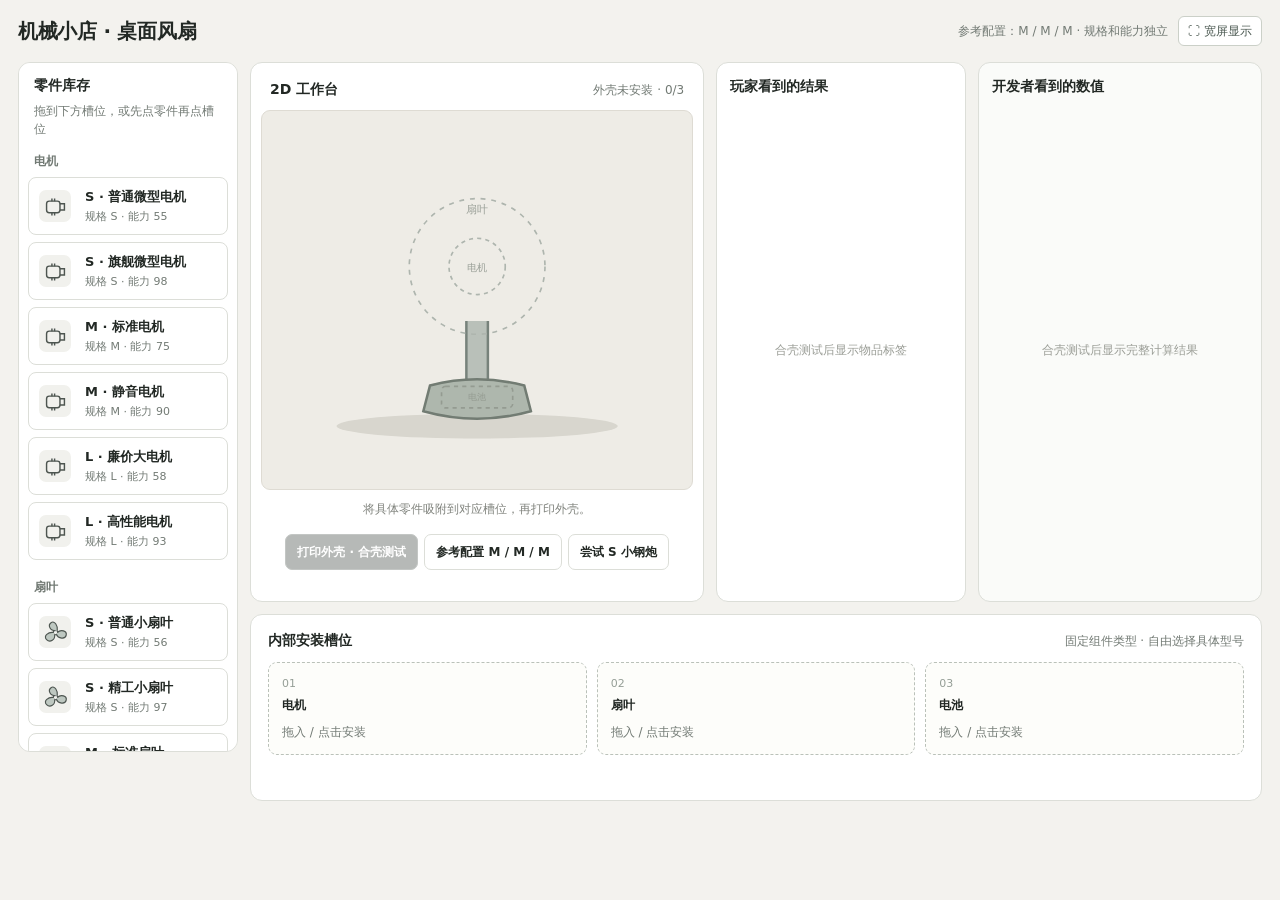
==== mechanic-shop-demo/index.html @ 50da9759 "Add standalone mechanical shop fan assembly demo" ====
<!doctype html>
<html lang="zh-CN">
<head>
  <meta charset="utf-8" />
  <meta name="viewport" content="width=device-width, initial-scale=1" />
  <title>机械小店 · 桌面风扇装配原型</title>
  <style>
    :root {
      --bg: #f3f2ee;
      --panel: #fff;
      --ink: #222824;
      --muted: #727a74;
      --border: #dcded8;
      --soft: #ebeae4;
      --green: #24734d;
      --green-bg: #e4f3e9;
      --bad: #994b48;
      --bad-bg: #faeeed;
    }
    * { box-sizing: border-box; }
    body { margin: 0; background: var(--bg); color: var(--ink); font: 14px/1.5 system-ui,-apple-system,"Segoe UI",Arial,"PingFang SC","Microsoft YaHei",sans-serif; }
    button { font: inherit; cursor: pointer; }
    .app { max-width: 1640px; margin: 0 auto; padding: 22px 24px 28px; }
    .top { display: flex; align-items: baseline; justify-content: space-between; gap: 12px; margin: 0 0 16px; }
    .top h1 { margin:0; font-size: 20px; font-weight: 650; letter-spacing: -.3px; }
    .top small { color: var(--muted); font-size: 12px; }
    .layout { display: grid; grid-template-columns: 258px minmax(0,1fr); align-items: stretch; gap: 14px; }
    .panel { background:var(--panel); border:1px solid var(--border); border-radius: 12px; }
    .parts { min-height: 734px; padding: 16px 12px; overflow: auto; }
    .panel-title { padding: 0 6px; margin: 0 0 12px; font-size: 14px; font-weight: 650; }
    .subtle { color:var(--muted); font-size: 12px; }
    .parts .hint { padding: 0 6px; margin: -6px 0 14px; }
    .group { margin-bottom: 18px; }
    .group-name { color:var(--muted); font-size:12px; font-weight:650; padding: 0 6px 7px; }
    .part-list { display:grid; gap: 7px; }
    .part { width:100%; text-align:left; display:grid; grid-template-columns: 36px minmax(0,1fr); gap: 10px; align-items:center; border:1px solid var(--border); border-radius: 8px; padding:9px 10px; background:#fff; color:var(--ink); user-select:none; }
    .part:hover { border-color:#a9afa8; background:#fbfcfa; }
    .part.selected { outline: 2px solid #5a655e; outline-offset:-2px; }
    .part:focus-visible,.slot:focus-visible,.btn:focus-visible { outline:2px solid #2e6ea1; outline-offset:2px; }
    .part-icon { width: 32px; height:32px; display:grid; place-items:center; background:#f1f1ed; border-radius:7px; }
    .part-icon svg { width:25px; height:25px; }
    .part-name { font-size:13px; font-weight:600; white-space:nowrap; overflow:hidden; text-overflow:ellipsis; }
    .part-meta { font-size:11px; color:var(--muted); margin-top:2px; }
    .main { min-width:0; display:flex; flex-direction: column; gap:14px; }
    .upper { display:grid; grid-template-columns: minmax(350px,1.65fr) minmax(220px,.92fr) minmax(220px,1fr); gap:14px; min-height: 558px; }
    .desk-wrap { min-width:0; display:flex; flex-direction:column; }
    .desk-head { padding: 16px 19px 0; display:flex; align-items:center; justify-content:space-between; gap:10px; }
    .desk-head h2 { margin:0; font-size: 14px; font-weight:650; }
    .desk-head .state { font-size:12px; color:var(--muted); }
    .desk { position:relative; margin: 13px; border:1px solid #dedbd3; border-radius:9px; min-height:414px; display:grid; place-items:center; overflow:hidden; background:#eeece6; }
    .desk svg { width:min(100%,610px); max-height:414px; display:block; }
    .desk-hint { font-size:12px; text-align:center; color:#81847e; padding:0 20px 8px; }
    .desk-actions { display:flex; flex-wrap:wrap; justify-content:center; gap:10px; padding: 8px 15px 17px; }
    .btn { padding:10px 18px; border:1px solid #555f58; border-radius:7px; background:#323a34; color:white; font-weight:600; }
    .btn:hover { background:#222b25; }
    .btn:disabled { opacity:.35; cursor:not-allowed; }
    .btn.secondary { background:#fff; color:var(--ink); border-color:var(--border); }
    .btn.secondary:hover { background:#f6f7f4; }
    .results { padding: 17px; display:flex; flex-direction:column; min-width:0; }
    .results h2 { margin:0 0 20px; font-size:14px; font-weight:650; }
    .developer { background:#fafbf9; }
    .developer .metrics { gap:7px; }
    .developer .metric { padding:8px 10px; font-size:12px; }
    .dev-divider { font-size:11px; color:var(--muted); margin:8px 0 2px; }
    .ref-note { margin-top:15px; font-size:11px; color:var(--muted); line-height:1.6; }
    .result-empty { flex:1; display:grid; place-items:center; color:#9a9d96; font-size:12px; text-align:center; padding:0 18px; }
    .result-body { display:none; }
    .results.ready .result-empty { display:none; }
    .results.ready .result-body { display:block; }
    .tag-title { color:var(--muted); font-size:12px; margin-bottom:9px; }
    .tag-area { display:flex; flex-wrap:wrap; gap:7px; min-height:30px; }
    .tag { border-radius:6px; border:1px solid var(--border); padding:7px 10px; font-size:12px; font-weight:600; white-space:nowrap; }
    .tag.good { background:var(--green-bg); color:var(--green); border-color:#b9dac6; }
    .tag.bad { background:var(--bad-bg); color:var(--bad); border-color:#e7d4d1; }
    .tag.neutral { background:#fff; color:var(--ink); font-weight:500; }
    .no-tags { color: #939890; font-size:12px; padding-top:6px; }
    .result-divider { margin: 21px 0; border:none; border-top:1px solid #ebede8; }
    .metrics { display:flex; flex-direction:column; gap:9px; }
    .metric { padding:10px 12px; border:1px solid var(--border); background:#fff; border-radius:7px; display:flex; align-items:center; justify-content:space-between; gap:12px; font-size:13px; }
    .metric b { font-weight:650; font-variant-numeric: tabular-nums; }
    .dock { padding:15px 17px 17px; }
    .dock-head { display:flex; justify-content:space-between; align-items:baseline; gap:10px; margin-bottom:11px; }
    .dock-head h2 { margin:0; font-size:14px; font-weight:650; }
    .slots { display:grid; grid-template-columns:repeat(3,minmax(0,1fr)); gap:10px; }
    .slot { position:relative; min-height:111px; border:1.5px dashed #bac1b9; background:#fdfdfa; border-radius:9px; padding:13px; color:var(--ink); cursor:pointer; text-align:left; }
    .slot:hover,.slot.drag-over { border-color:#4b6253; background:#f0f3ef; }
    .slot.filled { border-style:solid; border-color:#c8cfca; background:#fff; }
    .slot.filled.drag-over { border-style:dashed; }
    .slot-num { color:#959e96; font-size:11px; font-variant-numeric:tabular-nums; }
    .slot-label { font-size:12px; font-weight:650; margin-top:3px; }
    .slot-value { color:var(--muted); font-size:12px; margin-top:9px; overflow:hidden; text-overflow:ellipsis; white-space:nowrap; padding-right:15px; }
    .slot-value.occupied { color:var(--ink); font-weight:600; }
    .remove { position:absolute; right:10px; bottom:11px; width:21px; height:21px; display:grid; place-items:center; border:0; border-radius:5px; background:#f1f2ef; font-size:16px; line-height:1; color:#707a72; }
    .remove:hover { background:#e2e5de; color:var(--ink); }
    .message { color:#a05249; font-size:12px; min-height:18px; margin-top:10px; }
    .muted-placeholder { color:#969b94; }
    #rotor { transform-origin: 260px 154px; transform-box: view-box; }
    .spinning #rotor { animation: fan-spin 1.3s linear infinite; }
    @keyframes fan-spin { to { transform:rotate(360deg); } }
    @media (max-width:1190px) {
      .upper { grid-template-columns:minmax(0,1fr) 260px; }
      .developer { grid-column:1 / -1; }
      .developer .metrics { display:grid; grid-template-columns:repeat(3,minmax(0,1fr)); }
      .layout { grid-template-columns:238px minmax(0,1fr); }
      .parts { padding:14px 9px; }
      .results { padding:14px; }
    }
    @media (max-width:850px) {
      .app { padding:13px; }
      .layout { grid-template-columns:1fr; }
      .parts { min-height:0; }
      .part-list { grid-template-columns:repeat(2,minmax(0,1fr)); }
      .upper { grid-template-columns:1fr; }
      .developer { grid-column:auto; }
      .developer .metrics { grid-template-columns:repeat(2,minmax(0,1fr)); }
      .results { min-height:200px; }
      .desk { min-height:300px; }
    }
    @media (max-width:480px) {
      .part-list { grid-template-columns:1fr; }
      .slots { grid-template-columns:1fr; }
      .slot { min-height:77px; }
      .developer .metrics { grid-template-columns:1fr; }
      .top { align-items:flex-start; flex-direction:column; gap:0; }
    }
    @media (prefers-reduced-motion: reduce) { .spinning #rotor { animation-duration:3.2s; } }
  </style>

  <style id="wide-layout-overrides">
    /* ChatGPT's Page viewer may be narrow. Keep the game arranged as a landscape desktop webpage. */
    html, body { width:100%; max-width:100%; margin:0; }
    body { overflow-x:hidden; }
    .horizontal-viewport { width:100%; max-width:100%; overflow-x:auto; overscroll-behavior-inline:contain; }
    .horizontal-viewport .app { min-width:1280px; max-width:none; width:100%; padding:16px 18px 20px; }
    .horizontal-viewport .layout { display:grid; grid-template-columns:220px minmax(0,1fr); gap:12px; align-items:start; }
    .horizontal-viewport .parts { min-height:620px; padding:12px 9px; max-height:690px; overflow-y:auto; }
    .horizontal-viewport .main { gap:12px; }
    .horizontal-viewport .upper { display:grid; grid-template-columns:minmax(380px,1.6fr) minmax(210px,.88fr) minmax(230px,1fr); gap:12px; min-height:540px; }
    .horizontal-viewport .developer { grid-column:auto; }
    .horizontal-viewport .developer .metrics { display:flex; flex-direction:column; gap:6px; }
    .horizontal-viewport .developer .metric { padding:8px 9px; font-size:11px; }
    .horizontal-viewport .results { min-height:0; padding:13px; }
    .horizontal-viewport .results h2 { margin-bottom:15px; }
    .horizontal-viewport .desk { min-height:380px; margin:10px; }
    .horizontal-viewport .desk svg { max-height:380px; }
    .horizontal-viewport .desk-actions { padding:8px 8px 12px; gap:6px; }
    .horizontal-viewport .btn { padding:8px 11px; font-size:12px; }
    .horizontal-viewport .part-list { display:grid; grid-template-columns:1fr; }
    .horizontal-viewport .slots { display:grid; grid-template-columns:repeat(3,minmax(0,1fr)); }
    .horizontal-viewport .slot { min-height:88px; }
    .horizontal-viewport .top { display:flex; flex-direction:row; align-items:center; gap:12px; }
    .wide-action { font:inherit; font-size:12px; padding:5px 9px; border:1px solid #cbd0c8; background:#fff; border-radius:6px; color:#49574f; cursor:pointer; }
    .wide-action:hover { background:#f2f5f1; }
    .horizontal-viewport:fullscreen { background:#f3f2ee; overflow:auto; }
    .horizontal-viewport:fullscreen .app { min-width:1280px; }
    @media(max-width: 1279px) {
      .horizontal-viewport { scrollbar-width:thin; }
    }
  </style>
</head>
<body>
<div class="horizontal-viewport" id="wideViewport">
<div class="app">
  <header class="top">
    <h1>机械小店 · 桌面风扇</h1>
    <div style="display:flex;gap:10px;align-items:center"><small>参考配置：M / M / M · 规格和能力独立</small><button type="button" class="wide-action" id="wideButton">⛶ 宽屏显示</button></div>
  </header>
  <div class="layout">
    <aside class="panel parts">
      <h2 class="panel-title">零件库存</h2>
      <div class="subtle hint">拖到下方槽位，或先点零件再点槽位</div>
      <div id="parts"></div>
    </aside>

    <main class="main">
      <div class="upper">
        <section class="panel desk-wrap">
          <div class="desk-head">
            <h2>2D 工作台</h2>
            <span id="assemblyState" class="state">外壳未安装</span>
          </div>
          <div class="desk" id="desk"></div>
          <div class="desk-hint" id="deskHint">装入电机、扇叶、电池，然后打印外壳。</div>
          <div class="desk-actions">
            <button type="button" class="btn" id="sealButton" disabled>打印外壳 · 合壳测试</button>
            <button type="button" class="btn secondary" id="sampleButton">参考配置 M / M / M</button>
            <button type="button" class="btn secondary" id="compactButton">尝试 S 小钢炮</button>
          </div>
        </section>

        <section class="panel results" id="results">
          <h2>玩家看到的结果</h2>
          <div class="result-empty">合壳测试后显示物品标签</div>
          <div class="result-body">
            <div class="tag-title">优秀特性 · 绿色</div>
            <div class="tag-area" id="goodTags"></div>
            <hr class="result-divider" />
            <div class="tag-title">通用属性 · 白色</div>
            <div class="tag-area" id="neutralTags"></div>
            <hr class="result-divider" />
            <div class="tag-title">设备特有问题</div>
            <div class="tag-area" id="badTags"></div>
          </div>
        </section>

        <section class="panel results developer" id="devPanel">
          <h2>开发者看到的数值</h2>
          <div class="result-empty">合壳测试后显示完整计算结果</div>
          <div class="result-body">
            <div class="metrics">
              <div class="metric"><span>最终性能</span><b id="performanceValue">—</b></div>
              <div class="metric"><span>基础能力均值</span><b id="qualityMeanValue">—</b></div>
              <div class="metric"><span>尺寸匹配倍率</span><b id="fitValue">—</b></div>
              <div class="metric"><span>供电倍率</span><b id="supplyValue">—</b></div>
              <div class="metric"><span>综合倍率</span><b id="multiplierValue">—</b></div>
              <div class="metric"><span>电机 / 扇叶尺寸比</span><b id="ratioValue">—</b></div>
              <div class="dev-divider">电力与寿命</div>
              <div class="metric"><span>耗电量</span><b id="powerValue">—</b></div>
              <div class="metric"><span>电源输出 / 需求</span><b id="powerMarginValue">—</b></div>
              <div class="metric"><span>预计寿命</span><b id="lifeValue">—</b></div>
              <div class="dev-divider">设备专属隐藏因子</div>
              <div class="metric"><span>送风指数</span><b id="airflowValue">—</b></div>
              <div class="metric"><span>噪声因子</span><b id="noiseValue">—</b></div>
              <div class="metric"><span>振动因子</span><b id="wobbleValue">—</b></div>
            </div>
            <div class="ref-note">参考图纸：M 电机 + M 扇叶 + M 电池。尺寸只影响搭配；零件本身的能力分独立于 S / M / L。</div>
          </div>
        </section>
      </div>

      <section class="panel dock">
        <div class="dock-head">
          <h2>内部安装槽位</h2>
          <span class="subtle">固定组件类型 · 自由选择具体型号</span>
        </div>
        <div class="slots" id="slots"></div>
        <div id="message" class="message" aria-live="polite"></div>
      </section>
    </main>
  </div>
</div>
</div>
<script>
(() => {
  "use strict";
  // 所有性能计算都在本地完成；公式只用于游戏规则，不是机械物理模拟。
  // 三个插槽固定：电机 + 扇叶 + 电池。每个组件可以挑选不同型号。
  // 规格(size)和能力(q)彼此独立：S 也可以有最高性能，L 也可能是低性能。
  // 参数均为本游戏平衡示意，不是现实电机/电池工程数据。
  const catalog = {
    motor: [
      {id:"motor_s", name:"S · 普通微型电机", size:"S", q:55, watts:10.5, durability:72, noise:0.20},
      {id:"motor_s_pro", name:"S · 旗舰微型电机", size:"S", q:98, watts:17, durability:95, noise:0.10},
      {id:"motor_m", name:"M · 标准电机", size:"M", q:75, watts:16, durability:86, noise:0.15},
      {id:"motor_m_quiet", name:"M · 静音电机", size:"M", q:90, watts:12, durability:96, noise:0.05},
      {id:"motor_l_cheap", name:"L · 廉价大电机", size:"L", q:58, watts:23, durability:67, noise:0.33},
      {id:"motor_l", name:"L · 高性能电机", size:"L", q:93, watts:28, durability:89, noise:0.20}
    ],
    blade: [
      {id:"blade_s", name:"S · 普通小扇叶", size:"S", q:56, load:0.75, airflow:1.05, balance:0.90, noise:0.08, durability:76},
      {id:"blade_s_pro", name:"S · 精工小扇叶", size:"S", q:97, load:0.82, airflow:2.08, balance:0.99, noise:0.04, durability:96},
      {id:"blade_m", name:"M · 标准扇叶", size:"M", q:76, load:1.0, airflow:1.70, balance:0.92, noise:0.14, durability:85},
      {id:"blade_light", name:"M · 轻量扇叶", size:"M", q:92, load:0.88, airflow:1.84, balance:0.99, noise:0.05, durability:96},
      {id:"blade_l_cheap", name:"L · 廉价大扇叶", size:"L", q:59, load:1.28, airflow:1.58, balance:0.75, noise:0.30, durability:70},
      {id:"blade_l", name:"L · 高风量扇叶", size:"L", q:91, load:1.45, airflow:3.00, balance:0.87, noise:0.25, durability:85}
    ],
    battery: [
      {id:"battery_s", name:"S · 普通小电池", size:"S", q:58, output:13, capacity:42, loss:1.11, durability:76},
      {id:"battery_s_pro", name:"S · 高能微型电池", size:"S", q:97, output:38, capacity:116, loss:1.00, durability:96},
      {id:"battery_m", name:"M · 标准电池", size:"M", q:77, output:28, capacity:95, loss:1.04, durability:87},
      {id:"battery_h", name:"M · 长续航电池", size:"M", q:93, output:40, capacity:160, loss:0.98, durability:95},
      {id:"battery_l_cheap", name:"L · 旧式大电池", size:"L", q:60, output:28, capacity:210, loss:1.16, durability:70},
      {id:"battery_l", name:"L · 大容量电池", size:"L", q:90, output:55, capacity:240, loss:1.02, durability:92}
    ]
  };
  const sizeScale = {S:0.72,M:1,L:1.38};
  const reference = {motor:"M",blade:"M",battery:"M"};
  const slotTypes = ["motor", "blade", "battery"];
  const titles = {motor:"电机", blade:"扇叶", battery:"电池"};
  let slots = {motor:null, blade:null, battery:null};
  let selected = null;
  let sealed = false;
  let messageTimeout;

  const getItem = (type,id) => catalog[type].find(item=>item.id===id) || null;
  const current = type => getItem(type, slots[type]);
  const clamp = (v,lo,hi) => Math.max(lo,Math.min(hi,v));
  const fmt = n => new Intl.NumberFormat("zh-CN").format(n);
  const esc = value => String(value).replace(/[&<>"']/g, c=>({"&":"&amp;","<":"&lt;",">":"&gt;","\"":"&quot;","'":"&#39;"}[c]));

  function partIcon(type) {
    if (type === "motor") return `<svg viewBox="0 0 28 28" fill="none" stroke="#4d5550" stroke-width="1.6"><rect x="4" y="8" width="15" height="13" rx="3"/><path d="M19 11h5v7h-5M10 8V5M13 8V5M10 21v3M13 21v3"/></svg>`;
    if (type === "blade") return `<svg viewBox="0 0 28 28" fill="none" stroke="#4d5550" stroke-width="1.3"><circle cx="14" cy="14" r="2.5"/><path fill="#bec8c1" d="M14 12C8 12 5 6 9 3c4-3 8 4 7 9M16 14c4-4 11-2 10 3-1 5-9 4-11-1M13 16c1 6-5 10-9 6-4-4 2-9 8-8"/></svg>`;
    return `<svg viewBox="0 0 28 28" fill="none" stroke="#4d5550" stroke-width="1.6"><rect x="5" y="8" width="18" height="14" rx="2"/><path d="M10 8V5h8v3M9 15h5m-2.5-2.5v5M18 15h4"/></svg>`;
  }

  function renderParts() {
    const parent = document.getElementById("parts");
    parent.innerHTML = slotTypes.map(type => `<section class="group"><div class="group-name">${titles[type]}</div><div class="part-list">${catalog[type].map(p =>
      `<button type="button" class="part ${selected===p.id?'selected':''}" draggable="${!sealed}" data-id="${p.id}" data-type="${type}" aria-pressed="${selected===p.id}">
        <span class="part-icon">${partIcon(type)}</span><span><div class="part-name">${esc(p.name)}</div><div class="part-meta">规格 ${p.size} · 能力 ${p.q}</div></span>
      </button>`).join("")}</div></section>`).join("");
    parent.querySelectorAll(".part").forEach(btn => {
      btn.addEventListener("click", () => {
        if (sealed) { showMessage("先打开外壳再更换零件。"); return; }
        selected = selected === btn.dataset.id ? null : btn.dataset.id;
        renderParts();
        if (selected) showMessage(`已选择 ${getItem(btn.dataset.type, selected).name}，点击下方${titles[btn.dataset.type]}槽位安装。`, false);
      });
      btn.addEventListener("dragstart", e => {
        if (sealed) { e.preventDefault(); return; }
        e.dataTransfer.setData("text/plain", JSON.stringify({type:btn.dataset.type,id:btn.dataset.id}));
        e.dataTransfer.effectAllowed="copy";
      });
    });
  }

  function showMessage(msg,clear=true) {
    const m=document.getElementById("message");
    m.textContent=msg;
    m.style.color=msg.includes("不匹配")||msg.includes("先打开")?"#a05249":"#727a74";
    if (messageTimeout) clearTimeout(messageTimeout);
    if (clear) messageTimeout=setTimeout(()=>m.textContent="",2600);
  }

  function install(type,id) {
    if (sealed) { showMessage("先打开外壳再更换零件。"); return; }
    const found = getItem(type,id);
    if (!found) return;
    slots[type] = id;
    selected = null;
    renderAll();
    showMessage(`${found.name} 已吸附到${titles[type]}槽位。`);
  }

  function renderSlots() {
    const root = document.getElementById("slots");
    root.innerHTML = slotTypes.map((type,i)=>{
      const p=current(type);
      return `<div class="slot ${p?'filled':''}" data-type="${type}" role="button" tabindex="${sealed?'-1':'0'}" aria-label="${titles[type]}安装槽位${p?'，已装入'+p.name:'，空'}">
        <div class="slot-num">0${i+1}</div><div class="slot-label">${titles[type]}</div>
        <div class="slot-value ${p?'occupied':''}">${p?esc(p.name):'拖入 / 点击安装'}</div>
        ${p&&!sealed?`<button type="button" class="remove" data-type="${type}" title="移除${titles[type]}" aria-label="移除${titles[type]}">×</button>`:''}
      </div>`;
    }).join("");
    root.querySelectorAll(".slot").forEach(el=>{
      const type=el.dataset.type;
      el.addEventListener("click",e=>{
        if (e.target.closest(".remove")) return;
        if (sealed) return;
        if (selected) {
          const entry=slotTypes.map(t=>({type:t,p:getItem(t,selected)})).find(x=>x.p);
          if (entry && entry.type===type) install(type,selected);
          else showMessage(`组件类型不匹配：这里需要${titles[type]}。`);
        } else showMessage(`从左侧选一个${titles[type]}，然后点这里。`, false);
      });
      el.addEventListener("keydown",e=>{if(e.key==='Enter'||e.key===' '){e.preventDefault();el.click();}});
      el.addEventListener("dragover",e=>{if(sealed)return;e.preventDefault();e.dataTransfer.dropEffect='copy';el.classList.add("drag-over");});
      el.addEventListener("dragleave",()=>el.classList.remove("drag-over"));
      el.addEventListener("drop",e=>{
        e.preventDefault();el.classList.remove("drag-over");
        if(sealed) return;
        try { const data=JSON.parse(e.dataTransfer.getData("text/plain"));
          if(data.type!==type) showMessage(`组件类型不匹配：这里需要${titles[type]}。`);
          else install(type,data.id);
        } catch(err) { showMessage("请从左侧零件库存中拖入组件。"); }
      });
    });
    root.querySelectorAll(".remove").forEach(btn=>btn.addEventListener("click",e=>{
      e.stopPropagation();if(sealed)return;
      slots[btn.dataset.type]=null;
      renderAll();
    }));
  }

  // 游戏平衡规则 v2：同一规格可以有不同能力，同一能力可以分布在不同规格。
  // 1. 基础性能 = 三个组件的能力分 q 的算术平均，与 size 完全无关。
  // 2. 图纸 M/M/M 的参考比例为 1.00；电机与扇叶的尺寸比例影响拟合倍率。
  //    S/S/S 与 L/L/L 也能保持尺寸比例合理，大小本身不自动构成惩罚。
  // 3. 电池输出不足时附加乘法惩罚；电池容量并不直接提高基础性能。
  // 4. 耗电由电机的独立 watts 与扇叶的独立 load、规格偏差决定。
  // 5. 寿命由部件耐久和规格不匹配/供电不足共同决定。
  // 6. 风扇特有标签由送风、噪声和振动因子计算；所有最终数值仅在开发者面板展示。
  function simulate(m,b,bat) {
    const qualityMean=(m.q+b.q+bat.q)/3;
    const actualRatio=sizeScale[m.size]/sizeScale[b.size];
    const referenceRatio=sizeScale[reference.motor]/sizeScale[reference.blade]; // M/M = 1
    const deviation=Math.abs(Math.log(actualRatio/referenceRatio));
    const sizeFit=clamp(Math.exp(-1.05*deviation*deviation),0.53,1);
    const neededPower=2.4 + m.watts*(0.72+0.28*b.load);
    const supplyRatio=bat.output/(neededPower*1.15);
    const supplyFit=clamp(Math.pow(supplyRatio,0.58),0.62,1);
    const multiplier=sizeFit*supplyFit;
    const performance=Math.round(qualityMean*multiplier);
    const power=neededPower*(1+0.18*deviation*deviation)*bat.loss;
    const overload=Math.max(0,(sizeScale[b.size]/sizeScale[m.size])-1);
    const shortage=Math.max(0,1-supplyRatio);
    const avgDurability=(m.durability+b.durability+bat.durability)/3;
    const lifetime=Math.max(250,Math.round(((650+18*avgDurability)*Math.exp(-1.35*deviation*deviation-1.45*shortage*shortage-0.30*overload*overload))/10)*10);
    const airflow=b.airflow*Math.pow(sizeFit,0.6)*supplyFit;
    const noise=m.noise+b.noise+0.22*deviation+0.10*overload;
    const wobble=(1-b.balance)*1.35+0.50*deviation+0.08*overload;

    const good=[];
    if(airflow>=2.4 && performance>=65) good.push("强劲送风");
    if(noise<0.22 && performance>=65 && supplyFit>=0.95) good.push("安静送风");
    if(wobble<0.13 && performance>=70) good.push("运转平稳");

    const bad=[];
    if(wobble>=0.31) bad.push({name:"扇叶抖动",severity:wobble});
    if(noise>=0.54) bad.push({name:"风噪偏大",severity:noise-0.18});
    if(overload>=0.25) bad.push({name:"转动吃力",severity:overload+0.20});
    if(supplyRatio<0.86) bad.push({name:"转速不稳",severity:0.86-supplyRatio+0.33});
    bad.sort((a,b)=>b.severity-a.severity);

    return {performance,power,lifetime,good:good.slice(0,2),bad:bad.slice(0,2).map(x=>x.name),
      multiplier,qualityMean,sizeFit,supplyFit,actualRatio,referenceRatio,supplyRatio,airflow,noise,wobble};
  }

  // 玩家只看定性等级；阈值在此统一定义，恰好 30 / 60 / 85 属于后一档。
  function performanceTag(v) {
    if (v<30) return "性能不足";
    if (v<60) return "普通性能";
    if (v<85) return "性能良好";
    return "高性能";
  }
  function powerTag(watts) {
    if (watts<13) return "低耗电";
    if (watts<22) return "正常耗电";
    if (watts<32) return "耗电偏高";
    return "高耗电";
  }
  function lifetimeTag(hours) {
    if (hours<1200) return "寿命偏短";
    if (hours<1850) return "普通寿命";
    if (hours<2300) return "寿命较长";
    return "经久耐用";
  }

  function renderResults() {
    const ready=sealed&&slotTypes.every(t=>!!current(t));
    for(const id of ["results","devPanel"]) document.getElementById(id).classList.toggle("ready",ready);
    if(!ready)return;
    const s=simulate(current("motor"),current("blade"),current("battery"));
    // 玩家面板：只有标签，没有数字。
    document.getElementById("goodTags").innerHTML=s.good.length?s.good.map(t=>`<span class="tag good">${esc(t)}</span>`).join(""):'<span class="no-tags">暂无突出优秀特性</span>';
    document.getElementById("neutralTags").innerHTML=[performanceTag(s.performance),powerTag(s.power),lifetimeTag(s.lifetime)].map(t=>`<span class="tag neutral">${esc(t)}</span>`).join("");
    document.getElementById("badTags").innerHTML=s.bad.length?s.bad.map(t=>`<span class="tag bad">${esc(t)}</span>`).join(""):'<span class="no-tags">没有明显的问题</span>';
    // 开发者面板：具体数值及关键中间过程，供我们后续调参。
    const values={
      performanceValue:`${s.performance} / 100`,
      qualityMeanValue:s.qualityMean.toFixed(1),
      fitValue:s.sizeFit.toFixed(3),
      supplyValue:s.supplyFit.toFixed(3),
      multiplierValue:s.multiplier.toFixed(3),
      ratioValue:`${s.actualRatio.toFixed(2)} （参考 ${s.referenceRatio.toFixed(2)}）`,
      powerValue:`${s.power.toFixed(1)} W`,
      powerMarginValue:`${(s.supplyRatio*1.15).toFixed(2)} 倍`,
      lifeValue:`${fmt(s.lifetime)} 小时`,
      airflowValue:s.airflow.toFixed(3),
      noiseValue:s.noise.toFixed(3),
      wobbleValue:s.wobble.toFixed(3)
    };
    for(const [id,value] of Object.entries(values)) document.getElementById(id).textContent=value;
  }

  function renderDesk() {
    const m=current("motor"), b=current("blade"), bat=current("battery");
    const bladeScale= b?({S:0.74,M:0.94,L:1.12}[b.size]):1;
    const motorScale=m?({S:0.85,M:1,L:1.16}[m.size]):1;
    const rotorColor=b && b.id==="blade_light"?"#a9b9b1":"#86999b";
    const bankFill=bat?"#e9e3ce":"none";
    const bladeMarkup=b?`<g id="rotor"><g transform="translate(260 154) scale(${bladeScale})" fill="${rotorColor}" stroke="#586b6d" stroke-width="2.3">
      <path d="M 5,-10 C 8,-33 30,-90 64,-93 C 79,-63 34,-20 6,10 Z"/>
      <path d="M 5,-10 C 8,-33 30,-90 64,-93 C 79,-63 34,-20 6,10 Z" transform="rotate(120)"/>
      <path d="M 5,-10 C 8,-33 30,-90 64,-93 C 79,-63 34,-20 6,10 Z" transform="rotate(240)"/>
      </g></g>` : `<circle cx="260" cy="154" r="82" fill="none" stroke="#aeb5ae" stroke-width="2" stroke-dasharray="6 7"/>
      <text x="260" y="89" text-anchor="middle" fill="#999f97" font-size="13">扇叶</text>`;
    const motorMarkup=m?`<g transform="translate(260 154) scale(${motorScale}) translate(-260 -154)">
      <rect x="218" y="117" width="84" height="74" rx="28" fill="#6a7678" stroke="#485655" stroke-width="4"/>
      <circle cx="260" cy="154" r="29" fill="#aab7b2" stroke="#526564" stroke-width="3"/>
      <circle cx="260" cy="154" r="11" fill="#596c68"/>
      </g>`:
      `<circle cx="260" cy="154" r="34" fill="none" stroke="#aeb5ae" stroke-width="2" stroke-dasharray="5 5"/>
      <text x="260" y="159" text-anchor="middle" fill="#999f97" font-size="12">电机</text>`;
    const casing=sealed?`<g fill="none" stroke="#5b6662">
      <circle cx="260" cy="154" r="123" stroke-width="10"/>
      <circle cx="260" cy="154" r="103" stroke-width="2.5"/>
      <circle cx="260" cy="154" r="81" stroke-width="2" opacity=".68"/>
      <circle cx="260" cy="154" r="58" stroke-width="2" opacity=".6"/>
      ${Array.from({length:12},(_,i)=>{const a=i*Math.PI/6;const x1=260+13*Math.cos(a),y1=154+13*Math.sin(a),x2=260+119*Math.cos(a),y2=154+119*Math.sin(a);return `<line x1="${x1.toFixed(1)}" y1="${y1.toFixed(1)}" x2="${x2.toFixed(1)}" y2="${y2.toFixed(1)}" stroke-width="2" opacity=".68"/>`;}).join('')}
      <circle cx="260" cy="154" r="17" fill="#677872" stroke="#c7cdc8" stroke-width="3"/>
      <path d="M 208 328 H 312" stroke-width="24" stroke="#737c76" stroke-linecap="round"/>
    </g>`:'';
    const img=`<svg role="img" aria-label="桌面风扇的二维装配视图" viewBox="0 0 520 390" xmlns="http://www.w3.org/2000/svg">
      <ellipse cx="260" cy="347" rx="170" ry="15" fill="#d8d6ce"/>
      <path d="M 247 220 L 247 298 L 273 298 L 273 220" fill="#b9c0b9" stroke="#77827b" stroke-width="3"/>
      <path d="M 203 298 Q 260 283 317 298 L 325 329 Q 260 347 195 329 Z" fill="#aeb7ad" stroke="#727c73" stroke-width="3"/>
      ${sealed ? `<path d="M 203 298 Q 260 287 317 298 L 322 326 Q 260 343 198 326 Z" fill="#aab5ac" stroke="#737d74" stroke-width="2"/>` : `<rect x="217" y="299" width="86" height="26" rx="5" fill="${bankFill}" stroke="${bat?'#777f74':'#949b91'}" stroke-dasharray="${bat?'none':'5 5'}" stroke-width="2"/>
      ${bat ? `<rect x="224" y="305" width="72" height="14" rx="2" fill="#b8b5a2"/><text x="260" y="315" text-anchor="middle" font-size="10" fill="#414a42">电池 ${bat.size}</text>` : `<text x="260" y="315" text-anchor="middle" font-size="11" fill="#949b91">电池</text>`}`}
      ${motorMarkup}
      ${bladeMarkup}
      ${b?`<circle cx="260" cy="154" r="${sealed?17:15}" fill="#677873" stroke="#d3dcd4" stroke-width="3"/>`:''}
      ${casing}
      ${!sealed&&m?`<text x="380" y="158" font-size="12" fill="#68746e">电机 ${m.size}</text><path d="M374 154 H315" fill="none" stroke="#abb2ab" stroke-width="1.5"/>`:''}
      ${!sealed&&b?`<text x="380" y="112" font-size="12" fill="#68746e">扇叶 ${b.size}</text><path d="M373 108 H343" fill="none" stroke="#abb2ab" stroke-width="1.5"/>`:''}
    </svg>`;
    const target=document.getElementById("desk");
    target.innerHTML=img;
    target.classList.toggle("spinning",sealed);
    const installed=slotTypes.filter(t=>current(t)).length;
    document.getElementById("assemblyState").textContent=sealed?"外壳已安装":`外壳未安装 · ${installed}/3`;
    document.getElementById("deskHint").textContent=sealed?"拆开外壳可以继续更换零件。":"将具体零件吸附到对应槽位，再打印外壳。";
    const button=document.getElementById("sealButton");
    button.disabled=!sealed&&installed<3;
    button.textContent=sealed?"打开外壳 · 继续改装":"打印外壳 · 合壳测试";
    document.getElementById("sampleButton").style.display=sealed?"none":"";
    document.getElementById("compactButton").style.display=sealed?"none":"";
  }

  function renderAll(){renderParts();renderSlots();renderDesk();renderResults();}
  document.getElementById("sealButton").addEventListener("click",()=>{
    if(!sealed && !slotTypes.every(t=>current(t)))return;
    sealed=!sealed;
    selected=null;
    renderAll();
  });
  document.getElementById("sampleButton").addEventListener("click",()=>{
    slots={motor:"motor_m",blade:"blade_m",battery:"battery_m"};
    selected=null;
    sealed=false;
    renderAll();
    showMessage("已装入参考配置。可以更换任意一个组件。")
  });
  document.getElementById("compactButton").addEventListener("click",()=>{
    slots={motor:"motor_s_pro",blade:"blade_s_pro",battery:"battery_s_pro"};
    selected=null;
    sealed=false;
    renderAll();
    showMessage("已装入 S / S / S 高性能配置：尺寸相同，能力分也可以非常高。")
  });
  document.getElementById("wideButton").addEventListener("click", async ()=>{
    const target=document.getElementById("wideViewport");
    try {
      if(document.fullscreenElement){await document.exitFullscreen();}
      else if(target.requestFullscreen){await target.requestFullscreen();}
      else{throw new Error("Fullscreen unavailable");}
    } catch(e) {
      showMessage("此页面不支持全屏；可以在此横向滚动，或将 ChatGPT 页面在新窗口打开。");
    }
  });
  document.addEventListener("fullscreenchange",()=>{
    document.getElementById("wideButton").textContent=document.fullscreenElement?"退出全屏":"⛶ 宽屏显示";
  });
  renderAll();
})();
</script>
</body>
</html>
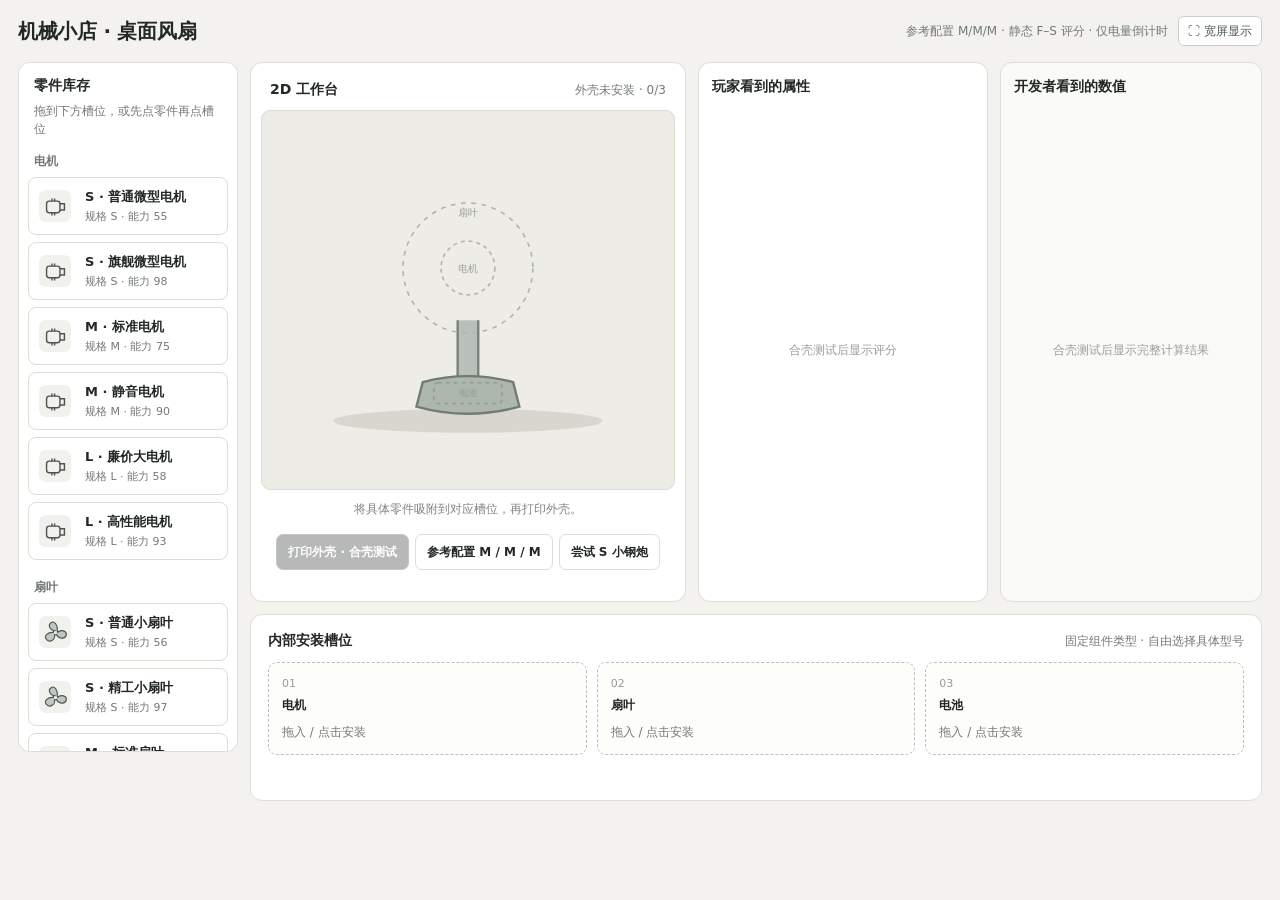
==== commit 855f82fa: "Use fixed F–S score bars and battery-only energy countdown in fan demo" ====
--- a/mechanic-shop-demo/index.html
+++ b/mechanic-shop-demo/index.html
@@ -94,6 +94,19 @@
     .remove:hover { background:#e2e5de; color:var(--ink); }
     .message { color:#a05249; font-size:12px; min-height:18px; margin-top:10px; }
     .muted-placeholder { color:#969b94; }
+    .score-heading { font-size:12px; font-weight:700; color:#777f78; margin:10px 0 12px; }
+    .score-row { display:flex; align-items:center; gap:8px; margin:0 0 15px; min-width:0; }
+    .score-name { width:40px; flex:0 0 40px; font-size:12px; }
+    .score-cells { display:grid; grid-template-columns:repeat(10,minmax(0,1fr)); gap:2px; flex:1; min-width:0; }
+    .score-cell { height:12px; background:#e8ebe7; border:1px solid #dfe4df; border-radius:2px; }
+    .score-cell.filled { background:#627a68; border-color:#627a68; }
+    .score-grade { font-size:13px; font-weight:750; width:16px; text-align:right; }
+    .battery-panel { border-top:1px solid #e5e8e3; margin-top:12px; padding-top:13px; }
+    .battery-value { display:flex; align-items:baseline; justify-content:space-between; gap:8px; font-size:12px; padding:6px 0; }
+    .battery-value b { font-size:13px; font-variant-numeric:tabular-nums; white-space:nowrap; }
+    .result-divider { margin:15px 0; }
+    .clock-note { margin-top:9px; color:#899089; font-size:10px; }
+
     #rotor { transform-origin: 260px 154px; transform-box: view-box; }
     .spinning #rotor { animation: fan-spin 1.3s linear infinite; }
     @keyframes fan-spin { to { transform:rotate(360deg); } }
@@ -135,7 +148,7 @@
     .horizontal-viewport .layout { display:grid; grid-template-columns:220px minmax(0,1fr); gap:12px; align-items:start; }
     .horizontal-viewport .parts { min-height:620px; padding:12px 9px; max-height:690px; overflow-y:auto; }
     .horizontal-viewport .main { gap:12px; }
-    .horizontal-viewport .upper { display:grid; grid-template-columns:minmax(380px,1.6fr) minmax(210px,.88fr) minmax(230px,1fr); gap:12px; min-height:540px; }
+    .horizontal-viewport .upper { display:grid; grid-template-columns:minmax(360px,1.5fr) minmax(255px,1fr) minmax(235px,.9fr); gap:12px; min-height:540px; }
     .horizontal-viewport .developer { grid-column:auto; }
     .horizontal-viewport .developer .metrics { display:flex; flex-direction:column; gap:6px; }
     .horizontal-viewport .developer .metric { padding:8px 9px; font-size:11px; }
@@ -163,7 +176,7 @@
 <div class="app">
   <header class="top">
     <h1>机械小店 · 桌面风扇</h1>
-    <div style="display:flex;gap:10px;align-items:center"><small>参考配置：M / M / M · 规格和能力独立</small><button type="button" class="wide-action" id="wideButton">⛶ 宽屏显示</button></div>
+    <div style="display:flex;gap:10px;align-items:center"><small>参考配置 M/M/M · 静态 F–S 评分 · 仅电量倒计时</small><button type="button" class="wide-action" id="wideButton">⛶ 宽屏显示</button></div>
   </header>
   <div class="layout">
     <aside class="panel parts">
@@ -189,17 +202,21 @@
         </section>
 
         <section class="panel results" id="results">
-          <h2>玩家看到的结果</h2>
-          <div class="result-empty">合壳测试后显示物品标签</div>
+          <h2>玩家看到的属性</h2>
+          <div class="result-empty">合壳测试后显示评分</div>
           <div class="result-body">
-            <div class="tag-title">优秀特性 · 绿色</div>
-            <div class="tag-area" id="goodTags"></div>
-            <hr class="result-divider" />
-            <div class="tag-title">通用属性 · 白色</div>
-            <div class="tag-area" id="neutralTags"></div>
-            <hr class="result-divider" />
-            <div class="tag-title">设备特有问题</div>
-            <div class="tag-area" id="badTags"></div>
+             <div class="score-heading">通用属性 · 10格评分</div>
+             <div id="generalScores"></div>
+             <hr class="result-divider" />
+             <div class="score-heading">风扇专属属性 · 10格评分</div>
+             <div id="specialScores"></div>
+             <div class="battery-panel">
+               <div class="score-heading">电池状态 · 仅此项随运行减少</div>
+               <div class="battery-value"><span>剩余电量</span><b id="batteryRemaining">—</b></div>
+               <div class="battery-value"><span>预计续航</span><b id="batteryTime">—</b></div>
+               <div class="clock-note">体验加速：现实 1 秒 = 游戏 5 分钟</div>
+             </div>
+           
           </div>
         </section>
 
@@ -214,16 +231,22 @@
               <div class="metric"><span>供电倍率</span><b id="supplyValue">—</b></div>
               <div class="metric"><span>综合倍率</span><b id="multiplierValue">—</b></div>
               <div class="metric"><span>电机 / 扇叶尺寸比</span><b id="ratioValue">—</b></div>
-              <div class="dev-divider">电力与寿命</div>
-              <div class="metric"><span>耗电量</span><b id="powerValue">—</b></div>
+              <div class="dev-divider">耗电和耐久（静态）</div>
+              <div class="metric"><span>耗电功率</span><b id="powerValue">—</b></div>
+              <div class="metric"><span>扇叶/电机负载倍率</span><b id="loadRatioValue">—</b></div>
               <div class="metric"><span>电源输出 / 需求</span><b id="powerMarginValue">—</b></div>
-              <div class="metric"><span>预计寿命</span><b id="lifeValue">—</b></div>
-              <div class="dev-divider">设备专属隐藏因子</div>
-              <div class="metric"><span>送风指数</span><b id="airflowValue">—</b></div>
+              <div class="metric"><span>预计损耗速率</span><b id="wearRateValue">—</b></div>
+              <div class="metric"><span>节能评分</span><b id="energyScoreValue">—</b></div>
+              <div class="metric"><span>耐久评分</span><b id="durabilityScoreValue">—</b></div>
+              <div class="dev-divider">风扇专属隐藏因子</div>
+              <div class="metric"><span>送风因子</span><b id="airflowValue">—</b></div>
               <div class="metric"><span>噪声因子</span><b id="noiseValue">—</b></div>
               <div class="metric"><span>振动因子</span><b id="wobbleValue">—</b></div>
+              <div class="dev-divider">电量（动态）</div>
+              <div class="metric"><span>剩余电量</span><b id="devChargeValue">—</b></div>
+              <div class="metric"><span>预计剩余时间</span><b id="devTimeValue">—</b></div>
             </div>
-            <div class="ref-note">参考图纸：M 电机 + M 扇叶 + M 电池。尺寸只影响搭配；零件本身的能力分独立于 S / M / L。</div>
+            <div class="ref-note">F–S 与十格评分均在装配完成时固定。耐久是损耗速率的评价，不是倒计时。运行期间只有电池电量与续航时间会变。</div>
           </div>
         </section>
       </div>
@@ -280,6 +303,9 @@
   let slots = {motor:null, blade:null, battery:null};
   let selected = null;
   let sealed = false;
+  let remainingWh = null;
+  let lastChargeTick = Date.now();
+  const GAME_MINUTES_PER_REAL_SECOND = 5;
   let messageTimeout;
 
   const getItem = (type,id) => catalog[type].find(item=>item.id===id) || null;
@@ -328,6 +354,7 @@
     const found = getItem(type,id);
     if (!found) return;
     slots[type] = id;
+    if (type === "battery") remainingWh = found.capacity;
     selected = null;
     renderAll();
     showMessage(`${found.name} 已吸附到${titles[type]}槽位。`);
@@ -369,72 +396,98 @@
     root.querySelectorAll(".remove").forEach(btn=>btn.addEventListener("click",e=>{
       e.stopPropagation();if(sealed)return;
       slots[btn.dataset.type]=null;
+      if (btn.dataset.type === "battery") remainingWh = null;
       renderAll();
     }));
   }
 
-  // 游戏平衡规则 v2：同一规格可以有不同能力，同一能力可以分布在不同规格。
+  // 游戏平衡规则 v3：同一规格可以有不同能力，同一能力可以分布在不同规格。
   // 1. 基础性能 = 三个组件的能力分 q 的算术平均，与 size 完全无关。
   // 2. 图纸 M/M/M 的参考比例为 1.00；电机与扇叶的尺寸比例影响拟合倍率。
   //    S/S/S 与 L/L/L 也能保持尺寸比例合理，大小本身不自动构成惩罚。
   // 3. 电池输出不足时附加乘法惩罚；电池容量并不直接提高基础性能。
-  // 4. 耗电由电机的独立 watts 与扇叶的独立 load、规格偏差决定。
-  // 5. 寿命由部件耐久和规格不匹配/供电不足共同决定。
-  // 6. 风扇特有标签由送风、噪声和振动因子计算；所有最终数值仅在开发者面板展示。
+  // 4. 耗电由电机独立 watts、扇叶 load，以及仅在扇叶大于电机时生效的额外负载倍率决定。
+  // 5. 静态损耗速率由部件耐久和规格不匹配/供电不足共同决定，不会随运行扣评分。
+  // 6. 风扇自己的风量、静音、稳定都映射为十格静态评分；仅剩余电量与预计续航在运行中变。
+  // v3: 两种装配结果。固定评分在装配后不变，电池 Wh 单独消耗。
   function simulate(m,b,bat) {
     const qualityMean=(m.q+b.q+bat.q)/3;
     const actualRatio=sizeScale[m.size]/sizeScale[b.size];
-    const referenceRatio=sizeScale[reference.motor]/sizeScale[reference.blade]; // M/M = 1
+    const referenceRatio=1; // 图纸 M 电机 / M 扇叶
     const deviation=Math.abs(Math.log(actualRatio/referenceRatio));
     const sizeFit=clamp(Math.exp(-1.05*deviation*deviation),0.53,1);
-    const neededPower=2.4 + m.watts*(0.72+0.28*b.load);
+
+    // 负载过大才有额外功耗惩罚。大电机 + 小扇叶不会被尺寸差惩罚。
+    const loadRatio=Math.max(1,sizeScale[b.size]/sizeScale[m.size]);
+    const coreDraw=2.4+m.watts*(0.72+0.28*b.load);
+    const neededPower=coreDraw*loadRatio;
+    const power=neededPower*bat.loss;
     const supplyRatio=bat.output/(neededPower*1.15);
     const supplyFit=clamp(Math.pow(supplyRatio,0.58),0.62,1);
     const multiplier=sizeFit*supplyFit;
     const performance=Math.round(qualityMean*multiplier);
-    const power=neededPower*(1+0.18*deviation*deviation)*bat.loss;
-    const overload=Math.max(0,(sizeScale[b.size]/sizeScale[m.size])-1);
+
+    const overload=Math.max(0,loadRatio-1);
     const shortage=Math.max(0,1-supplyRatio);
     const avgDurability=(m.durability+b.durability+bat.durability)/3;
-    const lifetime=Math.max(250,Math.round(((650+18*avgDurability)*Math.exp(-1.35*deviation*deviation-1.45*shortage*shortage-0.30*overload*overload))/10)*10);
+    // 这是损耗速率(%/游戏小时)，不是寿命，也不在运行时扣任何评分。
+    const wearRate=(0.025+(100-avgDurability)*0.0014)*
+      Math.exp(1.35*deviation*deviation+1.45*shortage*shortage+0.30*overload*overload);
+
     const airflow=b.airflow*Math.pow(sizeFit,0.6)*supplyFit;
     const noise=m.noise+b.noise+0.22*deviation+0.10*overload;
     const wobble=(1-b.balance)*1.35+0.50*deviation+0.08*overload;
 
-    const good=[];
-    if(airflow>=2.4 && performance>=65) good.push("强劲送风");
-    if(noise<0.22 && performance>=65 && supplyFit>=0.95) good.push("安静送风");
-    if(wobble<0.13 && performance>=70) good.push("运转平稳");
-
-    const bad=[];
-    if(wobble>=0.31) bad.push({name:"扇叶抖动",severity:wobble});
-    if(noise>=0.54) bad.push({name:"风噪偏大",severity:noise-0.18});
-    if(overload>=0.25) bad.push({name:"转动吃力",severity:overload+0.20});
-    if(supplyRatio<0.86) bad.push({name:"转速不稳",severity:0.86-supplyRatio+0.33});
-    bad.sort((a,b)=>b.severity-a.severity);
-
-    return {performance,power,lifetime,good:good.slice(0,2),bad:bad.slice(0,2).map(x=>x.name),
-      multiplier,qualityMean,sizeFit,supplyFit,actualRatio,referenceRatio,supplyRatio,airflow,noise,wobble};
-  }
-
-  // 玩家只看定性等级；阈值在此统一定义，恰好 30 / 60 / 85 属于后一档。
-  function performanceTag(v) {
-    if (v<30) return "性能不足";
-    if (v<60) return "普通性能";
-    if (v<85) return "性能良好";
-    return "高性能";
-  }
-  function powerTag(watts) {
-    if (watts<13) return "低耗电";
-    if (watts<22) return "正常耗电";
-    if (watts<32) return "耗电偏高";
-    return "高耗电";
-  }
-  function lifetimeTag(hours) {
-    if (hours<1200) return "寿命偏短";
-    if (hours<1850) return "普通寿命";
-    if (hours<2300) return "寿命较长";
-    return "经久耐用";
+    // 同一个 0–100 标准输出评分；越高越好（节能=低耗电；耐久=低损耗）。
+    const energyScore=clamp(100-1.7*power,0,100);
+    const durabilityScore=clamp(100-650*wearRate,0,100);
+    const windScore=clamp(airflow/2.7*100,0,100);
+    const quietScore=clamp(100-noise*145,0,100);
+    const stabilityScore=clamp(100-wobble*250,0,100);
+    return {performance, power, wearRate, energyScore, durabilityScore,
+      windScore, quietScore, stabilityScore, multiplier, qualityMean, sizeFit,
+      supplyFit, actualRatio, referenceRatio, supplyRatio, loadRatio,
+      airflow,noise,wobble};
+  }
+
+  // F-S、十格柱子仅映射静态评分，不会在运行时发生变化。
+  function grade(score) {
+    if(score>=90)return "S";
+    if(score>=80)return "A";
+    if(score>=65)return "B";
+    if(score>=50)return "C";
+    if(score>=35)return "D";
+    if(score>=20)return "E";
+    return "F";
+  }
+  function scoreRow(label,score) {
+    const count=clamp(Math.round(score/10),0,10);
+    const segments=Array.from({length:10},(_,i)=>`<span class="score-cell ${i<count?'filled':''}"></span>`).join('');
+    return `<div class="score-row" title="${esc(label)}：${Math.round(score)}/100">
+      <span class="score-name">${esc(label)}</span>
+      <span class="score-cells" aria-label="10格评分：${count}格">${segments}</span>
+      <strong class="score-grade">${grade(score)}</strong></div>`;
+  }
+  function displayRemainingTime(wh,watts) {
+    if(!Number.isFinite(wh)||!Number.isFinite(watts)||watts<=0)return "—";
+    const seconds=Math.max(0,Math.floor(wh/watts*3600));
+    const h=Math.floor(seconds/3600),m=Math.floor(seconds%3600/60),sec=seconds%60;
+    return `${String(h).padStart(2,'0')}:${String(m).padStart(2,'0')}:${String(sec).padStart(2,'0')}`;
+  }
+  function renderCharge() {
+    if(!sealed||!slotTypes.every(t=>!!current(t)))return;
+    const bat=current("battery");
+    const s=simulate(current("motor"),current("blade"),bat);
+    const wh=Math.max(0,Math.min(bat.capacity,remainingWh??bat.capacity));
+    const charge=`${wh.toFixed(1)} / ${bat.capacity} Wh`;
+    const time=displayRemainingTime(wh,s.power);
+    for(const [id,val] of Object.entries({batteryRemaining:charge,batteryTime:time,
+      devChargeValue:charge,devTimeValue:time})) {
+      const el=document.getElementById(id);if(el)el.textContent=val;
+    }
+    const fan=document.getElementById("desk");
+    fan.classList.toggle("spinning",sealed&&wh>0);
+    document.getElementById("assemblyState").textContent=wh>0?"外壳已安装 · 运行中":"外壳已安装 · 电量耗尽";
   }
 
   function renderResults() {
@@ -442,11 +495,12 @@
     for(const id of ["results","devPanel"]) document.getElementById(id).classList.toggle("ready",ready);
     if(!ready)return;
     const s=simulate(current("motor"),current("blade"),current("battery"));
-    // 玩家面板：只有标签，没有数字。
-    document.getElementById("goodTags").innerHTML=s.good.length?s.good.map(t=>`<span class="tag good">${esc(t)}</span>`).join(""):'<span class="no-tags">暂无突出优秀特性</span>';
-    document.getElementById("neutralTags").innerHTML=[performanceTag(s.performance),powerTag(s.power),lifetimeTag(s.lifetime)].map(t=>`<span class="tag neutral">${esc(t)}</span>`).join("");
-    document.getElementById("badTags").innerHTML=s.bad.length?s.bad.map(t=>`<span class="tag bad">${esc(t)}</span>`).join(""):'<span class="no-tags">没有明显的问题</span>';
-    // 开发者面板：具体数值及关键中间过程，供我们后续调参。
+    document.getElementById("generalScores").innerHTML=[
+      scoreRow("性能",s.performance),scoreRow("节能",s.energyScore),scoreRow("耐久",s.durabilityScore)
+    ].join("");
+    document.getElementById("specialScores").innerHTML=[
+      scoreRow("风量",s.windScore),scoreRow("静音",s.quietScore),scoreRow("稳定",s.stabilityScore)
+    ].join("");
     const values={
       performanceValue:`${s.performance} / 100`,
       qualityMeanValue:s.qualityMean.toFixed(1),
@@ -455,13 +509,17 @@
       multiplierValue:s.multiplier.toFixed(3),
       ratioValue:`${s.actualRatio.toFixed(2)} （参考 ${s.referenceRatio.toFixed(2)}）`,
       powerValue:`${s.power.toFixed(1)} W`,
+      loadRatioValue:s.loadRatio.toFixed(3)+"×",
       powerMarginValue:`${(s.supplyRatio*1.15).toFixed(2)} 倍`,
-      lifeValue:`${fmt(s.lifetime)} 小时`,
+      wearRateValue:s.wearRate.toFixed(4)+" %/游戏小时",
+      energyScoreValue:s.energyScore.toFixed(1),
+      durabilityScoreValue:s.durabilityScore.toFixed(1),
       airflowValue:s.airflow.toFixed(3),
       noiseValue:s.noise.toFixed(3),
       wobbleValue:s.wobble.toFixed(3)
     };
-    for(const [id,value] of Object.entries(values)) document.getElementById(id).textContent=value;
+    for(const [id,value] of Object.entries(values))document.getElementById(id).textContent=value;
+    renderCharge();
   }
 
   function renderDesk() {
@@ -522,11 +580,13 @@
   document.getElementById("sealButton").addEventListener("click",()=>{
     if(!sealed && !slotTypes.every(t=>current(t)))return;
     sealed=!sealed;
+    lastChargeTick=Date.now();
     selected=null;
     renderAll();
   });
   document.getElementById("sampleButton").addEventListener("click",()=>{
     slots={motor:"motor_m",blade:"blade_m",battery:"battery_m"};
+    remainingWh=catalog.battery.find(x=>x.id==="battery_m").capacity;
     selected=null;
     sealed=false;
     renderAll();
@@ -534,6 +594,7 @@
   });
   document.getElementById("compactButton").addEventListener("click",()=>{
     slots={motor:"motor_s_pro",blade:"blade_s_pro",battery:"battery_s_pro"};
+    remainingWh=catalog.battery.find(x=>x.id==="battery_s_pro").capacity;
     selected=null;
     sealed=false;
     renderAll();
@@ -552,6 +613,19 @@
   document.addEventListener("fullscreenchange",()=>{
     document.getElementById("wideButton").textContent=document.fullscreenElement?"退出全屏":"⛶ 宽屏显示";
   });
+  // 模拟运行时间。评分一律固定；只修改 remainingWh 和两个时间文本。
+  setInterval(()=>{
+    const now=Date.now();
+    const elapsed=Math.max(0,Math.min(2,(now-lastChargeTick)/1000));
+    lastChargeTick=now;
+    if(!sealed||!slotTypes.every(t=>!!current(t)))return;
+    if(remainingWh===null)remainingWh=current("battery").capacity;
+    if(remainingWh>0){
+      const s=simulate(current("motor"),current("blade"),current("battery"));
+      remainingWh=Math.max(0,remainingWh-s.power*GAME_MINUTES_PER_REAL_SECOND/60*elapsed);
+    }
+    renderCharge();
+  },250);
   renderAll();
 })();
 </script>
